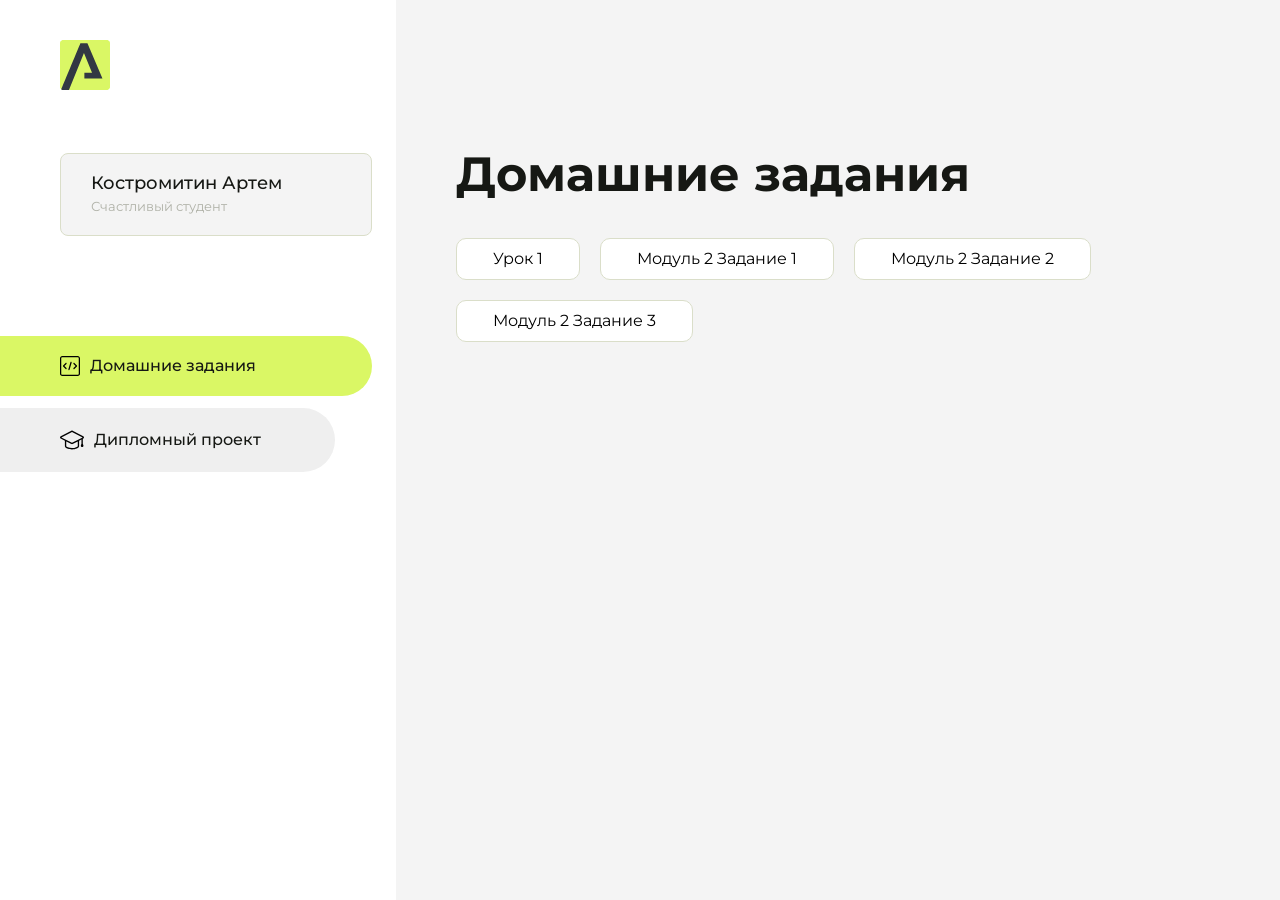
==== index.html @ 67098d24 "Update index.html" ====
<!DOCTYPE html>
<html lang="en">
<head>
    <meta charset="UTF-8">
    <meta name="viewport" content="width=device-width, initial-scale=1.0">
    <title>Домашняя работа</title>
    <link rel="shortcut icon" href="src/logo.ico" type="image/x-icon">
    <link rel="preconnect" href="https://fonts.googleapis.com">
    <link rel="preconnect" href="https://fonts.gstatic.com" crossorigin>
    <link href="https://fonts.googleapis.com/css2?family=Montserrat:wght@400;500;700&family=Rubik:wght@500&display=swap"
          rel="stylesheet">
    <link rel="stylesheet" href="src/style.css">
</head>
<body id="body">
<div class="overlay" id="overlay"></div>
<div class="layout">
    <div class="burger" id="burger">
        <svg viewBox="0 0 24 24" fill="none" xmlns="http://www.w3.org/2000/svg">
            <g id="SVGRepo_bgCarrier" stroke-width="0"></g>
            <g id="SVGRepo_tracerCarrier" stroke-linecap="round" stroke-linejoin="round"></g>
            <g id="SVGRepo_iconCarrier">
                <path d="M4 18L20 18" stroke="#DAF765" stroke-width="2" stroke-linecap="round"></path>
                <path d="M4 12L20 12" stroke="#DAF765" stroke-width="2" stroke-linecap="round"></path>
                <path d="M4 6L20 6" stroke="#DAF765" stroke-width="2" stroke-linecap="round"></path>
            </g>
        </svg>
    </div>
    <aside class="sidebar" id="sidebar">
        <div class="sidebar__inner">
            <div class="logo">
                <svg width="50" height="50" viewBox="0 0 50 50" fill="none" xmlns="http://www.w3.org/2000/svg">
                    <g clip-path="url(#clip0_513_74730)">
                        <path d="M46.17 -0.257004H3.83C1.57281 -0.257004 -0.257 1.57281 -0.257 3.83V46.17C-0.257 48.4272 1.57281 50.257 3.83 50.257H46.17C48.4272 50.257 50.257 48.4272 50.257 46.17V3.83C50.257 1.57281 48.4272 -0.257004 46.17 -0.257004Z"
                              fill="#DAF765"/>
                        <path d="M24.375 38.4H42.461L27.441 3.1585H20.4355C20.4355 3.1585 6.7895 35.881 1.1945 49.294C2.015 50.0275 3.0945 50.257 3.6945 50.257H8.8445L23.954 13.07L32.0465 32.8285H24.375V38.4Z"
                              fill="#323843"/>
                    </g>
                    <defs>
                        <clipPath id="clip0_513_74730">
                            <rect width="50" height="50" fill="white"/>
                        </clipPath>
                    </defs>
                </svg>
            </div>
            <div class="sidebar__user">
                <div class="sidebar__name">Костромитин Артем</div>
                <div class="sidebar__text">Счастливый студент</div>
            </div>
            <div class="sidebar__tabs">
                <div class="sidebar__item">
                    <button class="sidebar__button active" id="tasks">
                        <svg xmlns="http://www.w3.org/2000/svg" width="20" height="20" viewBox="0 0 20 20" fill="none">
                            <g clip-path="url(#clip0_704_74543)">
                                <path d="M17.7083 20H2.29167C1.0275 20 0 18.9725 0 17.7083V2.29167C0 1.0275 1.0275 0 2.29167 0H17.7083C18.9725 0 20 1.0275 20 2.29167V17.7083C20 18.9725 18.9725 20 17.7083 20ZM2.29167 1.25C1.7175 1.25 1.25 1.7175 1.25 2.29167V17.7083C1.25 18.2825 1.7175 18.75 2.29167 18.75H17.7083C18.2825 18.75 18.75 18.2825 18.75 17.7083V2.29167C18.75 1.7175 18.2825 1.25 17.7083 1.25H2.29167Z"
                                      fill="black"/>
                                <path d="M6.04167 13.125C5.88167 13.125 5.72167 13.0642 5.6 12.9417L3.1 10.4417C2.85583 10.1975 2.85583 9.80167 3.1 9.5575L5.6 7.0575C5.84417 6.81333 6.24 6.81333 6.48417 7.0575C6.72833 7.30167 6.72833 7.6975 6.48417 7.94167L4.42583 10L6.48417 12.0583C6.72833 12.3025 6.72833 12.6983 6.48417 12.9425C6.36167 13.0642 6.20167 13.125 6.04167 13.125Z"
                                      fill="black"/>
                                <path d="M8.95833 14.1667C8.9 14.1667 8.84 14.1583 8.78167 14.1417C8.45083 14.0442 8.26083 13.6967 8.35833 13.3658L10.4417 6.28251C10.5392 5.95084 10.8892 5.76417 11.2175 5.85917C11.5483 5.95667 11.7383 6.30417 11.6408 6.63501L9.5575 13.7183C9.47833 13.9908 9.22833 14.1667 8.95833 14.1667Z"
                                      fill="black"/>
                                <path d="M13.9583 13.125C13.7983 13.125 13.6383 13.0642 13.5167 12.9417C13.2725 12.6975 13.2725 12.3017 13.5167 12.0575L15.575 9.99916L13.5167 7.94083C13.2725 7.69666 13.2725 7.30083 13.5167 7.05666C13.7608 6.81249 14.1567 6.81249 14.4008 7.05666L16.9008 9.55666C17.145 9.80083 17.145 10.1967 16.9008 10.4408L14.4008 12.9408C14.2783 13.0642 14.1183 13.125 13.9583 13.125Z"
                                      fill="black"/>
                            </g>
                            <defs>
                                <clipPath id="clip0_704_74543">
                                    <rect width="20" height="20" fill="white"/>
                                </clipPath>
                            </defs>
                        </svg>
                        <span>Домашние задания</span></button>
                </div>
                <div class="sidebar__item">
                    <button class="sidebar__button" id="diplom">
                        <svg xmlns="http://www.w3.org/2000/svg" width="24" height="24" viewBox="0 0 24 24" fill="none">
                            <g clip-path="url(#clip0_704_74553)">
                                <path d="M23.2628 10.5971C23.7176 10.365 24 9.90375 24 9.39337C24 8.883 23.7176 8.42175 23.2628 8.18962L12.6135 2.75362C12.2291 2.55824 11.7705 2.55787 11.3854 2.75399L0.736875 8.19C0.282375 8.42175 0 8.883 0 9.39337C0 9.90375 0.282375 10.365 0.736875 10.5971L4.89038 12.7177V18.2074C4.89038 19.8154 8.412 21.393 12 21.393C15.5884 21.393 19.1096 19.815 19.1096 18.2074V12.7174L21.4609 11.517V15.8017L20.901 17.2305C20.7409 17.6389 20.7934 18.0994 21.0405 18.4616C21.2876 18.8246 21.6979 19.041 22.1366 19.041C22.5754 19.041 22.9852 18.8246 23.2324 18.462C23.4795 18.099 23.532 17.6385 23.3719 17.2301L22.8124 15.8021V10.827L23.2628 10.5971ZM17.7623 18.1721C17.6198 18.6375 15.3491 20.0419 12 20.0419C8.65088 20.0419 6.38025 18.6375 6.2415 18.2074V12.3037L6.23887 12.3019C6.23812 12.057 6.1065 11.8207 5.87325 11.7019L1.3515 9.39337L12 3.95737L22.6489 9.39337L12 14.8294L5.87325 11.7019C5.54063 11.5331 4.6695 11.6674 4.5 12C4.33012 12.3322 4.55813 12.5479 4.89038 12.7177L11.3857 16.0331C11.5781 16.1314 11.7889 16.1805 12 16.1805C12.2107 16.1805 12.4222 16.1314 12.6146 16.0331L17.7593 13.407L17.7623 18.1721Z"
                                      fill="black"/>
                            </g>
                            <defs>
                                <clipPath id="clip0_704_74553">
                                    <rect width="24" height="24" fill="white"/>
                                </clipPath>
                            </defs>
                        </svg>
                        <span>Дипломный проект</span></button>
                </div>
            </div>
        </div>

    </aside>
    <div class="content">
        <div class="container">
            <div class="content__block" id="tasksBlock">
                <div class="content__title">Домашние задания</div>
                <ul class="content__list">
                    <li class="content__list-item">
                        <a href="hello-arokenru/index.html">Урок 1</a>
                    </li>
                    <li class="content__list-item">
                        <a href="m2hw1/index.html">Модуль 2 Задание 1</a>
                    </li>
                    <li class="content__list-item">
                        <a href="m2hw2/index.html">Модуль 2 Задание 2</a>
                    </li>
                    <li class="content__list-item">
                        <a href="m2hw3/index.html">Модуль 2 Задание 3</a>
                    </li>
                </ul>
            </div>
            <div class="content__block hidden" id="diplomBlock">
                <div class="content__title">Дипломный проект</div>
                <div class="content__list-diplom">
                    <a href="ПАПКА-С-НОМЕРОМ-УРОКА">Ссылка на ДЗ</a>
                </div>
                <div class="content__decor">
                    <div class="content__decor-text">Давай проверим, чему ты научился!</div>
                    <div class="content__decor-img">
                        <img src="src/decor.png" alt="decor">
                    </div>
                </div>
            </div>
        </div>
    </div>
</div>
<script src="src/index.js"></script>
</body>
</html>
---- src/style.css ----
*{padding: 0;margin: 0;border: 0;}
*,*:before,*:after{-webkit-box-sizing: border-box;box-sizing: border-box;}
:focus,:active{outline: none;}
a:focus,a:active{outline: none;}
nav,footer,header,aside{display: block;}
html,body{
    height:100%;width:100%;
    font-size:100%;line-height:1;-ms-text-size-adjust:100%;-moz-text-size-adjust:100%;-webkit-text-size-adjust:100%;}
input,button,textarea{font-family:inherit;}
input::-ms-clear{display: none;}
button{cursor: pointer;}
button::-moz-focus-inner{padding:0;border:0;}
a,a:visited{text-decoration: none;}
a:hover{text-decoration: none;}
ul li{list-style: none;}
img{vertical-align: top;}
h1,h2,h3,h4,h5,h6{font-size:inherit;font-weight: inherit;}
a{color:inherit;}



body {
    font-family: "Montserrat",SansSerif;
    color: black;
}

body.overflow {
    overflow: hidden;
}



.layout {
    display: -webkit-box;
    display: -ms-flexbox;
    display: flex;
    min-height: 100vh;
}

.sidebar {
    padding: 40px 24px 40px 0;
    -ms-flex-negative: 0;
    flex-shrink: 0;
    background-color: white;
}



.content {
    -webkit-box-flex: 1;
    -ms-flex-positive: 1;
    flex-grow: 1;
    background-color: #F4F4F4;
}

.container {
    display: -webkit-box;
    display: -ms-flexbox;
    display: flex;
    -webkit-box-orient: vertical;
    -webkit-box-direction: normal;
    -ms-flex-direction: column;
    flex-direction: column;
    -webkit-box-pack: center;
    -ms-flex-pack: center;
    justify-content: center;
    -webkit-box-align: center;
    -ms-flex-align: center;
    align-items: center;
    padding: 150px 60px 80px 60px;
}


.logo {
    margin-left: 60px;
    margin-bottom: 60px;
}

.sidebar__user {
    background-color: #F4F4F4;
    padding: 20px 30px;
    margin-left: 60px;
    margin-bottom: 100px;
    border-radius: 8px;
    border: 1px solid #DADEC9;
}

.sidebar__name {
    color:#161814;
    font-size: 18px;
    font-weight: 500;
    margin-bottom: 6px;
}

.sidebar__text {
    color: #AFB1A7;
    font-size: 13px;
    font-weight: 400;
    line-height: 130%; /* 16.9px */
}

.sidebar__item {
    width: 372px;
}

.sidebar__button {
    display: -webkit-box;
    display: -ms-flexbox;
    display: flex;
    -webkit-box-align: center;
    -ms-flex-align: center;
    align-items: center;
    gap: 10px;
    padding: 20px 60px;
    margin-bottom: 12px;
    border-radius: 0px 100px 100px 0px;
    -webkit-transition: all .5s;
    -o-transition: all .5s;
    transition: all .5s;
    cursor: pointer;
    width: 90%;
    color:#161814;
    font-size: 16px;
    font-weight: 500;
}

.sidebar__button.active , .sidebar__button:hover {
    width: 100%;
    background-color: #DAF765;
}


.content__title {
    color: #161814;
    font-size: 48px;
    font-weight: 700;
    margin-bottom: 40px;
}

.content__list {
    display: -webkit-box;
    display: -ms-flexbox;
    display: flex;
    -webkit-box-align: center;
    -ms-flex-align: center;
    align-items: center;
    -ms-flex-wrap: wrap;
    flex-wrap: wrap;
    gap: 20px;
}



.content__list-item  {
    cursor: pointer;
    padding: 12px 18px;
    background-color: #fff;
    border-radius: 10px;
    border: 1px solid #DADEC9;
    -webkit-transition: all .3s;
    -o-transition: all .3s;
    transition: all .3s;
}

.content__list-item:hover,.content__list-diplom:hover {
    background-color: #AFB1A7;
}

li a {
    padding: 12px 18px;

}


.content__list-diplom {
    -webkit-transition: all .3s;
    -o-transition: all .3s;
    transition: all .3s;
    display: inline-block;
    padding: 12px 18px;
    background-color: #fff;
    border-radius: 10px;
    border: 1px solid #DADEC9;
}

.content__decor {
    display: -webkit-box;
    display: -ms-flexbox;
    display: flex;
    -webkit-box-align: center;
    -ms-flex-align: center;
    align-items: center;
}

.content__decor-text {
    color:#BEDD44;
    font-size: 36px;
    font-weight: 700;
    line-height: 110%; /* 39.6px */
}

.content__block {
    max-width: 1200px;
}

.content__block.hidden {
    display: none;
}

.content__decor-img img{
    width: 100%;
}

.burger {
    display: none;
    padding: 5px;
    position: fixed;
    top: 3%;
    right: 7%;
    width: 40px;
    height: 40px;
    background-color: #161814;
    border-radius: 50%;
    z-index: 10;
    border: 1px solid #DAF765;
}

@media (max-width: 768px) {
    .burger {
        display: block;
    }

    .sidebar {
        -webkit-transition: all .3s;
        -o-transition: all .3s;
        transition: all .3s;
        -webkit-transform: translateX(-100%);
        -ms-transform: translateX(-100%);
        transform: translateX(-100%);
        position: fixed;
        top: 0;
        left: 0;
        bottom: 0;
        z-index: 5;
    }

    .sidebar.show {
        -webkit-transform: translateX(0%);
        -ms-transform: translateX(0%);
        transform: translateX(0%);
    }

    .overlay {
        opacity: 0;
        pointer-events: none;
        -webkit-transition: all .3s;
        -o-transition: all .3s;
        transition: all .3s;
        position: absolute;
        top: 0;
        right: 0;
        left: 0;
        bottom: 0;
        z-index: 3;
        background-color: #000000e0;
    }

    .overlay.show {
        opacity: 1;
        pointer-events: all;
    }

    .container {
        padding: 40px 20px;
        min-height: 100%;
    }

    .content__decor {
        margin-top: 20px;
        -webkit-box-orient: vertical;
        -webkit-box-direction: normal;
        -ms-flex-direction: column;
        flex-direction: column;
    }
}

@media (max-width: 400px) {
    .sidebar__user {
        margin-left: 0;
    }
}
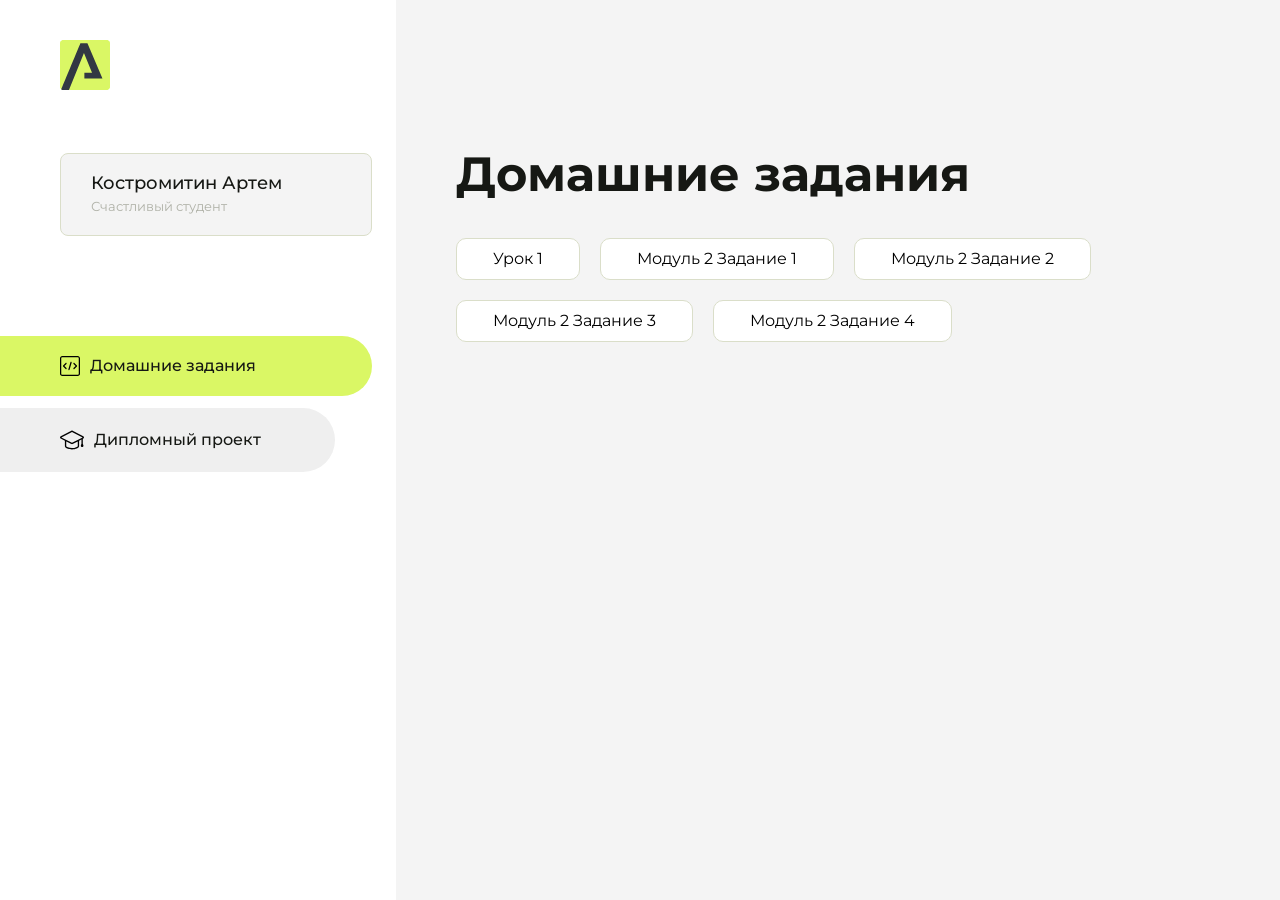
==== commit 6c791b93: "Update index.html" ====
--- a/index.html
+++ b/index.html
@@ -104,6 +104,9 @@
                     <li class="content__list-item">
                         <a href="m2hw3/index.html">Модуль 2 Задание 3</a>
                     </li>
+                    <li class="content__list-item">
+                        <a href="m2hw4/index.html">Модуль 2 Задание 4</a>
+                    </li>
                 </ul>
             </div>
             <div class="content__block hidden" id="diplomBlock">
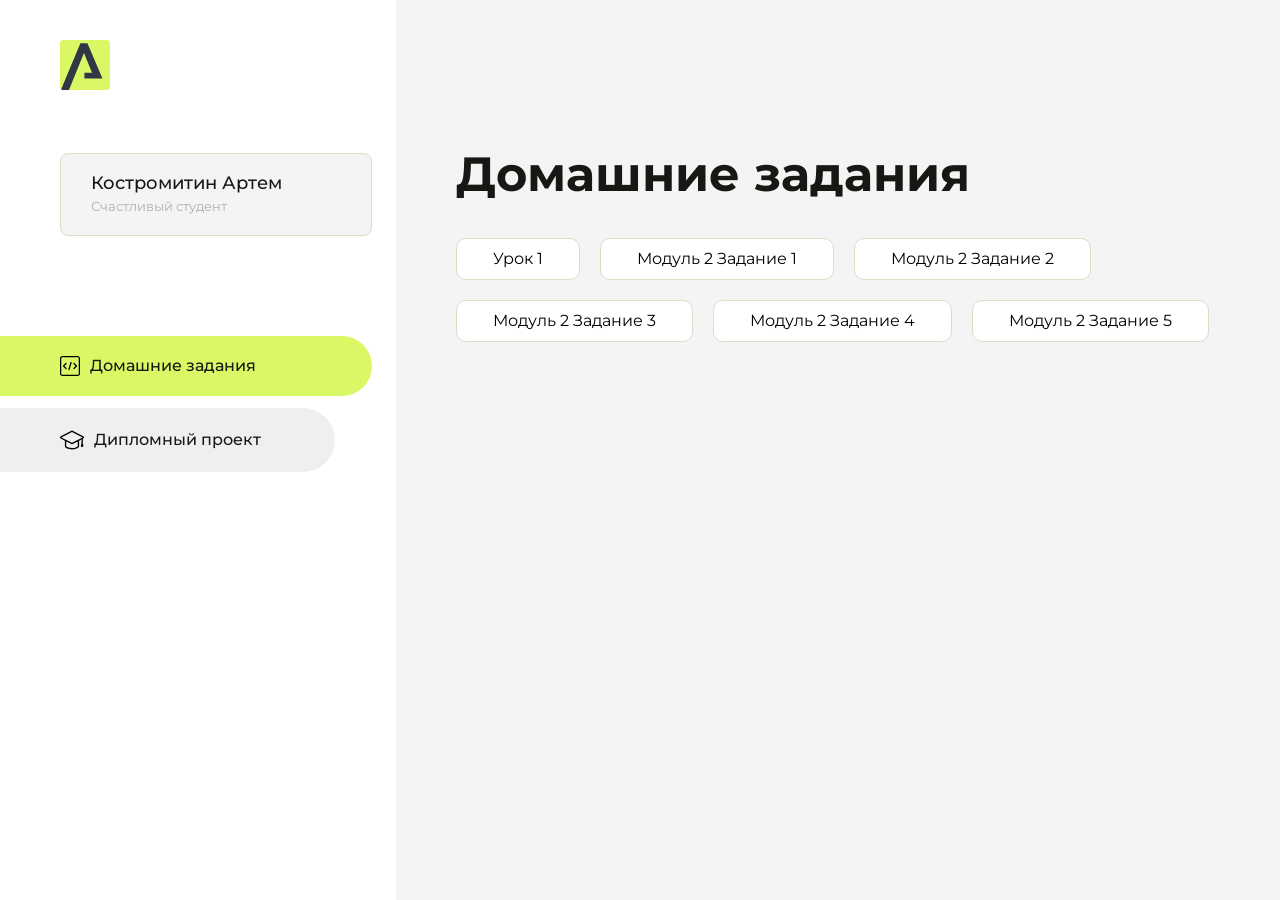
==== commit 55267dec: "Добавлено пятое домашнее задание.html" ====
--- a/index.html
+++ b/index.html
@@ -107,6 +107,9 @@
                     <li class="content__list-item">
                         <a href="m2hw4/index.html">Модуль 2 Задание 4</a>
                     </li>
+                    <li class="content__list-item">
+                        <a href="m2hw5/index.html">Модуль 2 Задание 5</a>
+                    </li>
                 </ul>
             </div>
             <div class="content__block hidden" id="diplomBlock">
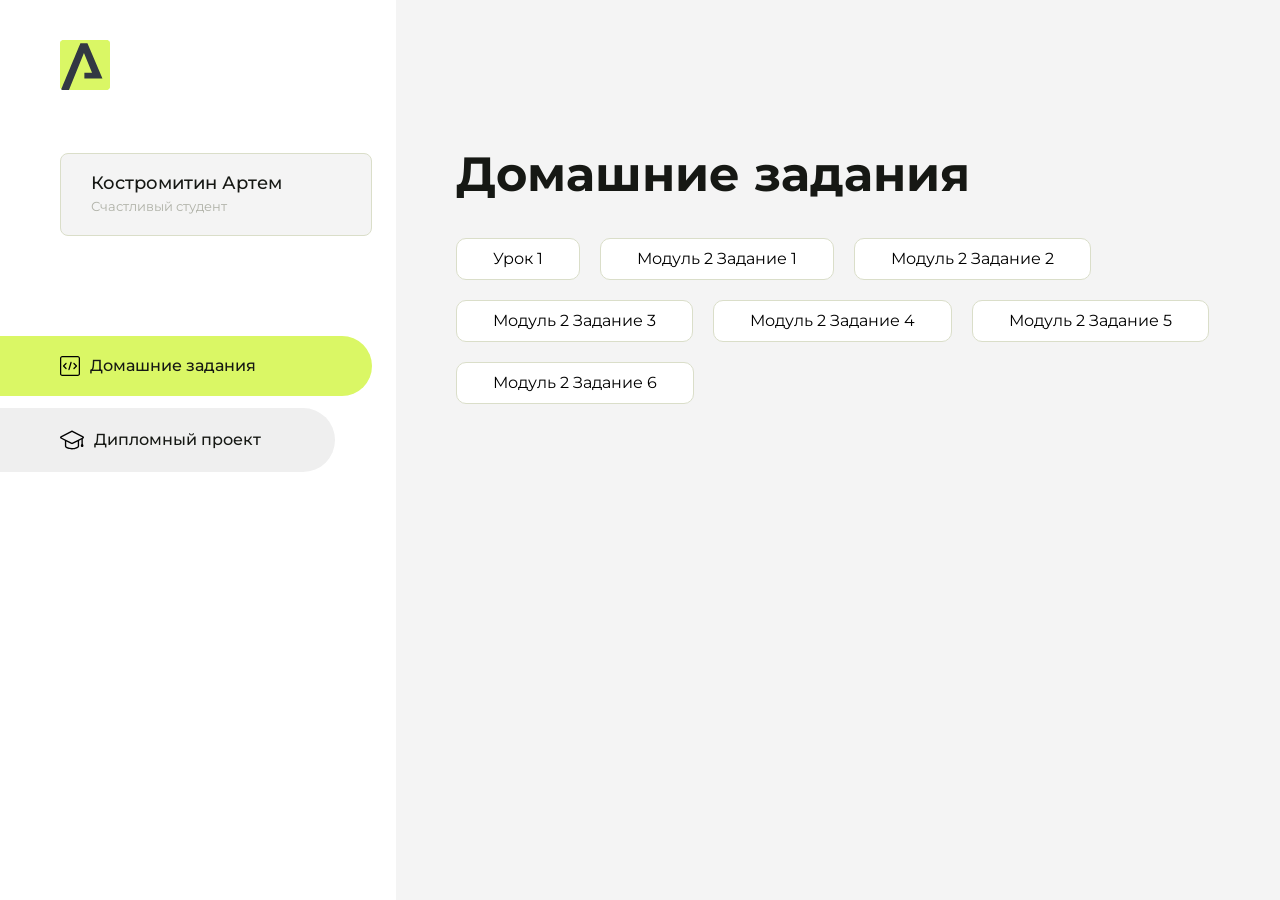
==== commit 6c8b3090: "Update index.html" ====
--- a/index.html
+++ b/index.html
@@ -110,6 +110,9 @@
                     <li class="content__list-item">
                         <a href="m2hw5/index.html">Модуль 2 Задание 5</a>
                     </li>
+                    <li class="content__list-item">
+                        <a href="m2hw6/index.html">Модуль 2 Задание 6</a>
+                    </li>
                 </ul>
             </div>
             <div class="content__block hidden" id="diplomBlock">
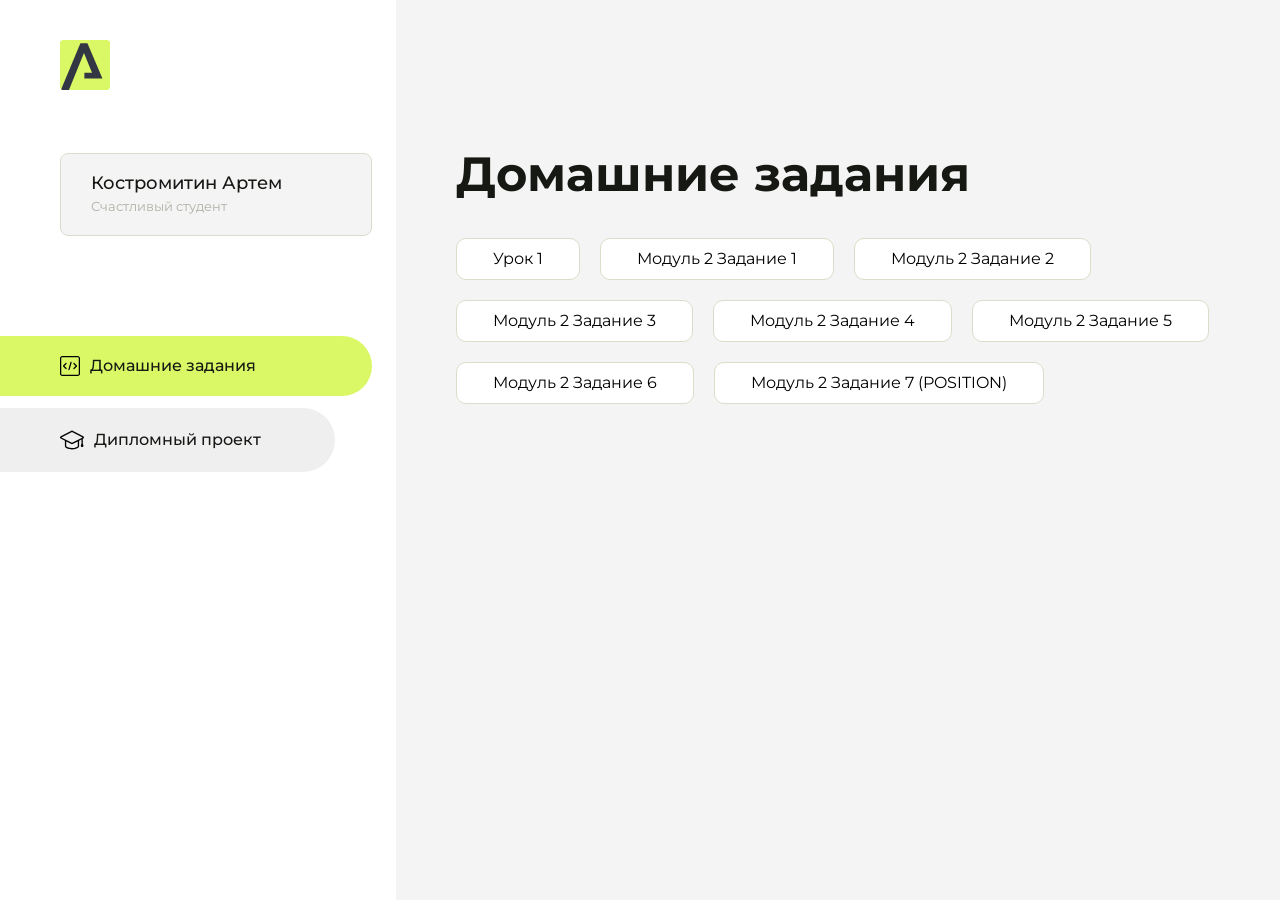
==== commit 4e07cf56: "Update index.html" ====
--- a/index.html
+++ b/index.html
@@ -113,6 +113,9 @@
                     <li class="content__list-item">
                         <a href="m2hw6/index.html">Модуль 2 Задание 6</a>
                     </li>
+                    <li class="content__list-item">
+                        <a href="m2hw7/index.html">Модуль 2 Задание 7 (POSITION)</a>
+                    </li>
                 </ul>
             </div>
             <div class="content__block hidden" id="diplomBlock">
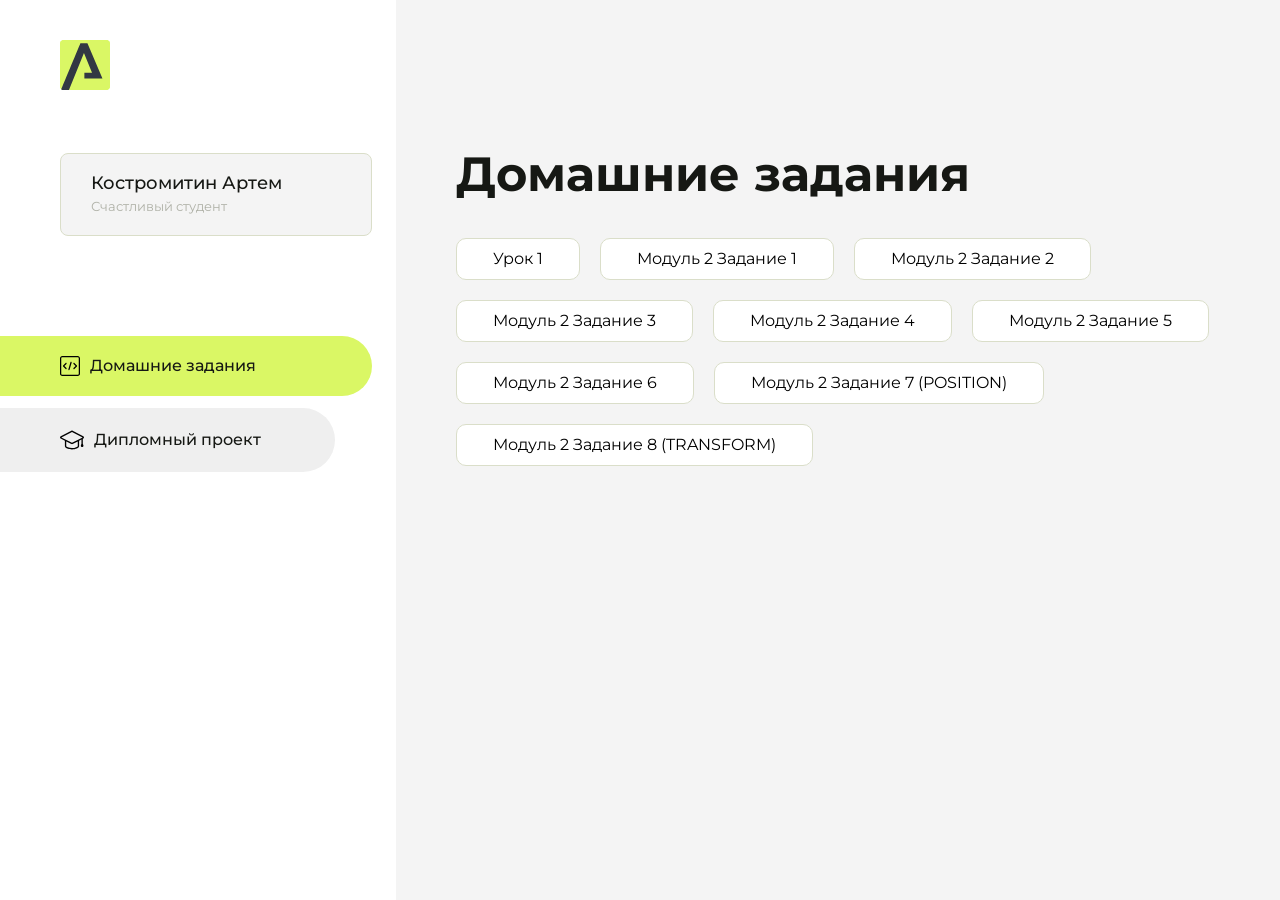
==== commit 9a3297dc: "Update index.html" ====
--- a/index.html
+++ b/index.html
@@ -116,6 +116,9 @@
                     <li class="content__list-item">
                         <a href="m2hw7/index.html">Модуль 2 Задание 7 (POSITION)</a>
                     </li>
+                    <li class="content__list-item">
+                        <a href="m2hw8/index.html">Модуль 2 Задание 8 (TRANSFORM)</a>
+                    </li>
                 </ul>
             </div>
             <div class="content__block hidden" id="diplomBlock">
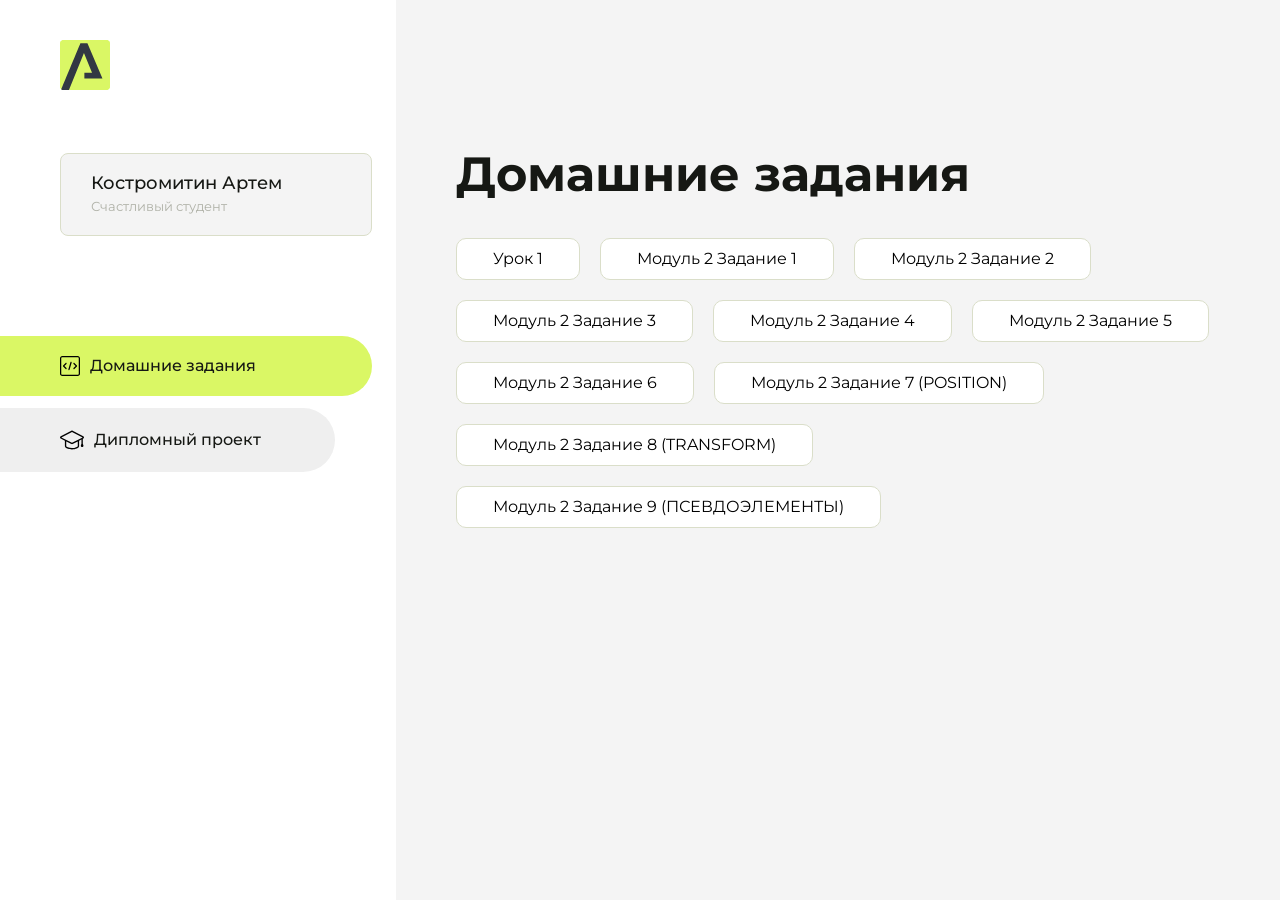
==== commit a08bd285: "Update index.html" ====
--- a/index.html
+++ b/index.html
@@ -119,6 +119,9 @@
                     <li class="content__list-item">
                         <a href="m2hw8/index.html">Модуль 2 Задание 8 (TRANSFORM)</a>
                     </li>
+                    <li class="content__list-item">
+                        <a href="m2hw9/index.html">Модуль 2 Задание 9 (ПСЕВДОЭЛЕМЕНТЫ)</a>
+                    </li>
                 </ul>
             </div>
             <div class="content__block hidden" id="diplomBlock">
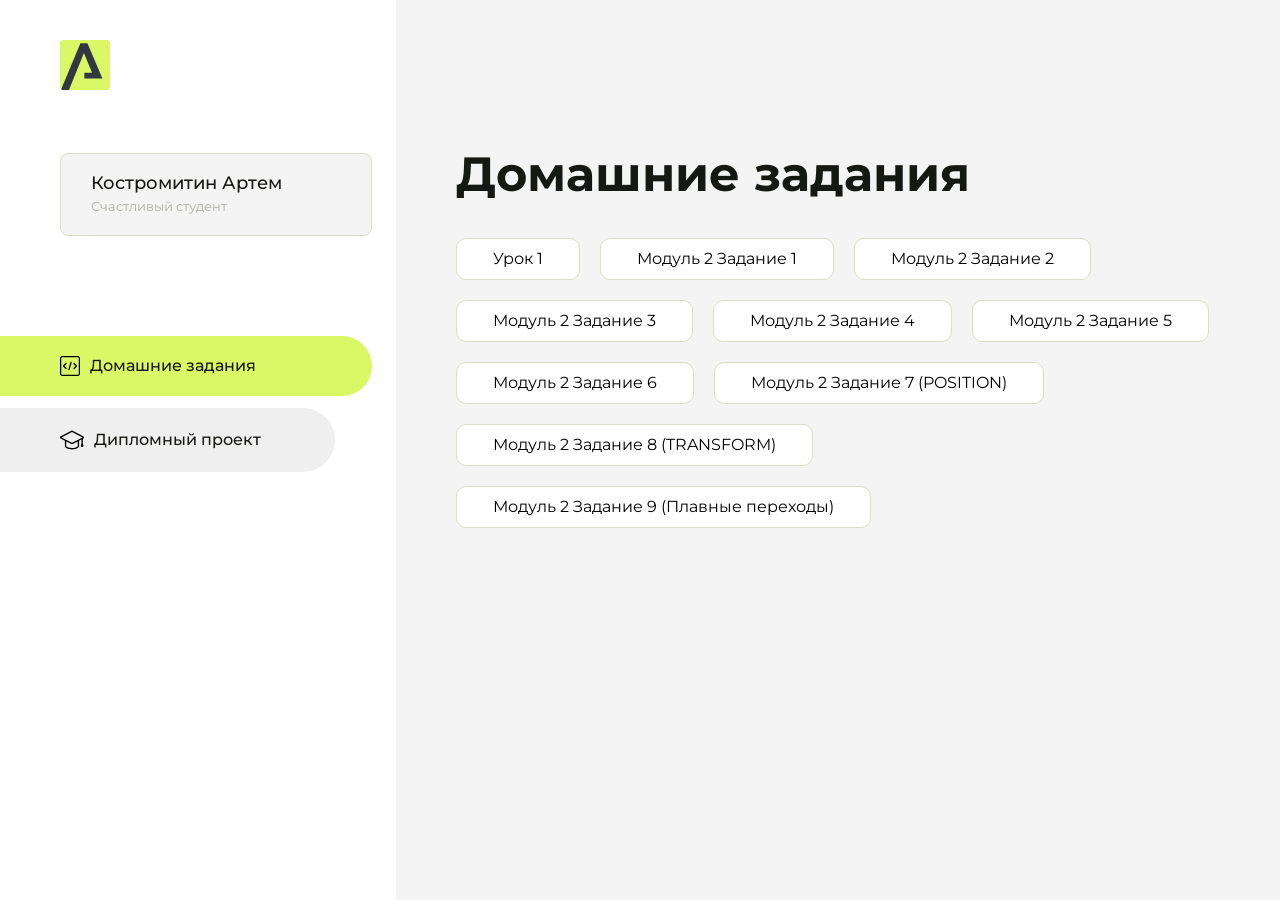
==== commit b85508fb: "Update index.html" ====
--- a/index.html
+++ b/index.html
@@ -120,7 +120,7 @@
                         <a href="m2hw8/index.html">Модуль 2 Задание 8 (TRANSFORM)</a>
                     </li>
                     <li class="content__list-item">
-                        <a href="m2hw9/index.html">Модуль 2 Задание 9 (ПСЕВДОЭЛЕМЕНТЫ)</a>
+                        <a href="m2hw9/index.html">Модуль 2 Задание 9 (Плавные переходы)</a>
                     </li>
                 </ul>
             </div>
